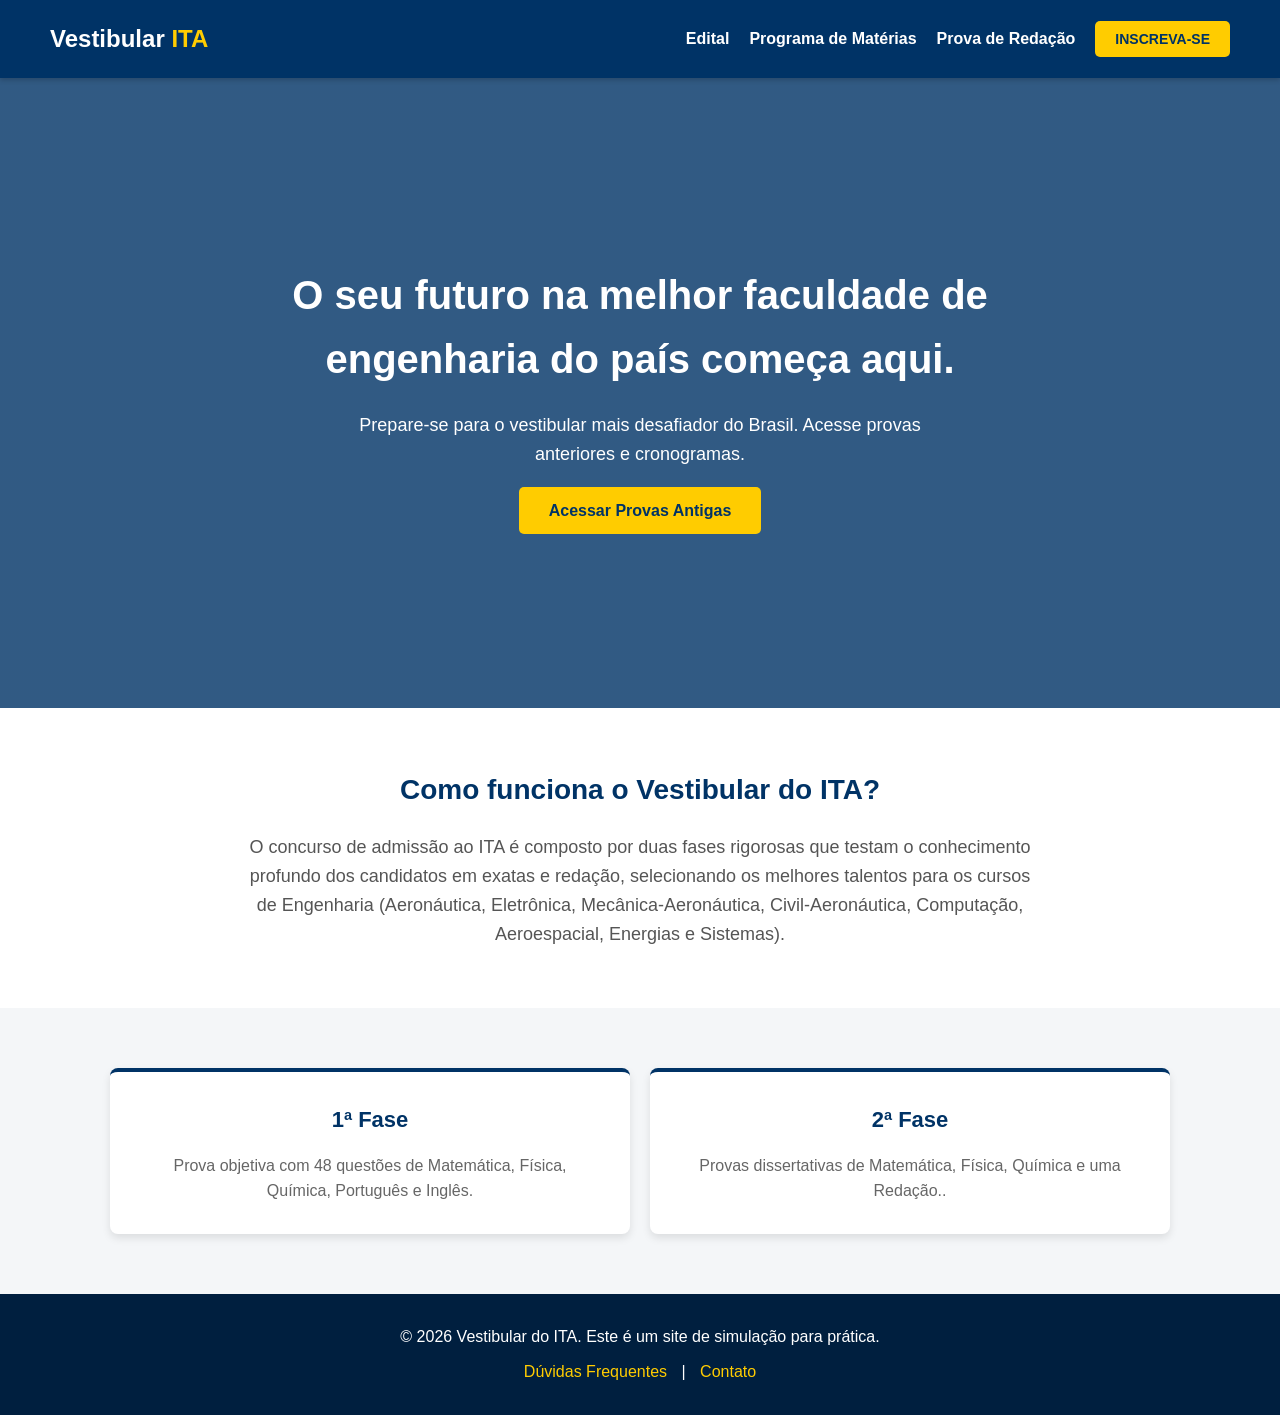
==== index.html @ 69dfcb7b "Docs: Ajuste no botão de inscrição para levar à página respectiva." ====
<!DOCTYPE html>
<html lang="pt-BR">
<head>
    <meta charset="UTF-8">
    <meta name="viewport" content="width=device-width, initial-scale=1.0">
    <title>Vestibular ITA</title>
    <link rel="stylesheet" href="style.css">
</head>
<body>

    <header class="navbar">
        <div class="logo">
            <h1>Vestibular <span>ITA</span></h1>
        </div>
        <nav>
            <ul>
                <li><a href="https://www.vestibular.ita.br/instrucoes/edital_2026_retificado.pdf">Edital</a></li>
                <li><a href="<li><a href="https://www.vestibular.ita.br/programa_2026.pdf">Programa de Matérias</a></li>
                <li><a href="https://www.vestibular.ita.br/orientacoes_redacao.pdf">Prova de Redação</a></li>
                <li><a href="inscricao.html" class="btn-inscricao">Inscreva-se</a></li>
            </ul>
        </nav>
    </header>

    <section class="hero">
        <div class="hero-content">
            <h2>O seu futuro na melhor faculdade de engenharia do país começa aqui.</h2>
            <p>Prepare-se para o vestibular mais desafiador do Brasil. Acesse provas anteriores e cronogramas.</p>
            <a href="https://www.vestibular.ita.br/provas.htm" class="btn-provas">Acessar Provas Antigas</a>
        </div>
    </section>

    <section id="sobre" class="info-section">
        <div class="container">
            <h3>Como funciona o Vestibular do ITA?</h3>
            <p>O concurso de admissão ao ITA é composto por duas fases rigorosas que testam o conhecimento profundo dos candidatos em exatas e redação, selecionando os melhores talentos para os cursos de Engenharia (Aeronáutica, Eletrônica, Mecânica-Aeronáutica, Civil-Aeronáutica, Computação, Aeroespacial, Energias e Sistemas).</p>
        </div>
    </section>

    <section id="fases" class="cards-section">
        <div class="container">
            <div class="card">
                <h4>1ª Fase</h4>
                <p>Prova objetiva com 48 questões de Matemática, Física, Química, Português e Inglês.</p>
            </div>
            <div class="card">
                <h4>2ª Fase</h4>
                <p>Provas dissertativas de Matemática, Física, Química e uma Redação..</p>
            </div>
        </div>
    </section>

    <footer>
        <p>&copy; 2026 Vestibular do ITA. Este é um site de simulação para prática.</p>
        <div class="footer-links">
            <a href="#">Dúvidas Frequentes</a> | <a href="#">Contato</a>
        </div>
    </footer>

</body>
</html>
---- style.css ----
/* Configurações Globais */
* {
    margin: 0;
    padding: 0;
    box-sizing: border-box;
    font-family: 'Segoe UI', Tahoma, Geneva, Verdana, sans-serif;
}

body {
    background-color: #f4f6f8;
    color: #333;
    line-height: 1.6;
}

.container {
    max-width: 1100px;
    margin: 0 auto;
    padding: 0 20px;
}

/* Navegação */
.navbar {
    background-color: #003366; /* Azul Marinho Força Aérea */
    color: white;
    display: flex;
    justify-content: space-between;
    align-items: center;
    padding: 20px 50px;
    position: sticky;
    top: 0;
    z-index: 100;
    box-shadow: 0 2px 5px rgba(0,0,0,0.2);
}

.navbar .logo h1 {
    font-size: 24px;
}

.navbar .logo span {
    color: #FFCC00; /* Amarelo Dourado */
}

.navbar nav ul {
    list-style: none;
    display: flex;
    gap: 20px;
    align-items: center;
}

.navbar nav ul li a {
    color: white;
    text-decoration: none;
    font-weight: bold;
    transition: color 0.3s ease;
}

.navbar nav ul li a:hover {
    color: #FFCC00;
}

.btn-inscricao {
    background-color: #FFCC00;
    color: #003366 !important;
    padding: 10px 20px;
    border-radius: 5px;
    text-transform: uppercase;
    font-size: 14px;
}

.btn-inscricao:hover {
    background-color: #e6b800;
    color: #003366 !important;
}

/* Hero Section */
.hero {
    background: linear-gradient(rgba(0, 51, 102, 0.8), rgba(0, 51, 102, 0.8)), url('https://s2-g1.glbimg.com/Hhru1oakU0abJpyZbubqQSidPjc=/0x0:1000x653/984x0/smart/filters:strip_icc()/i.s3.glbimg.com/v1/AUTH_59edd422c0c84a879bd37670ae4f538a/internal_photos/bs/2021/o/K/jynPPrQyS1hyqBGyRABQ/fachada-do-predio-do-ita-em-sao-jose-dos-campos.jpg') center/cover;
    height: 70vh;
    display: flex;
    align-items: center;
    justify-content: center;
    text-align: center;
    color: white;
    padding: 0 20px;
}

.hero-content h2 {
    font-size: 40px;
    margin-bottom: 20px;
    max-width: 800px;
}

.hero-content p {
    font-size: 18px;
    margin-bottom: 30px;
    max-width: 600px;
    margin-left: auto;
    margin-right: auto;
}

.btn-provas {
    background-color: #FFCC00;
    color: #003366;
    padding: 15px 30px;
    text-decoration: none;
    font-weight: bold;
    font-size: 16px;
    border-radius: 5px;
    transition: background 0.3s;
}

.btn-primary:hover {
    background-color: #e6b800;
}

/* Seção de Informações */
.info-section {
    padding: 60px 20px;
    text-align: center;
    background-color: white;
}

.info-section h3 {
    color: #003366;
    font-size: 28px;
    margin-bottom: 20px;
}

.info-section p {
    font-size: 18px;
    color: #555;
    max-width: 800px;
    margin: 0 auto;
}

/* Seção de Cards (Fases) */
.cards-section {
    padding: 60px 20px;
    background-color: #f4f6f8;
}

.cards-section .container {
    display: flex;
    gap: 20px;
    justify-content: center;
    flex-wrap: wrap;
}

.card {
    background-color: white;
    padding: 30px;
    border-radius: 8px;
    box-shadow: 0 4px 8px rgba(0,0,0,0.1);
    flex: 1;
    min-width: 250px;
    text-align: center;
    border-top: 4px solid #003366;
    transition: transform 0.3s ease;
}

.card:hover {
    transform: translateY(-5px);
}

.card h4 {
    color: #003366;
    font-size: 22px;
    margin-bottom: 15px;
}

.card p {
    color: #666;
}

/* Rodapé */
footer {
    background-color: #001f3f;
    color: white;
    text-align: center;
    padding: 30px 20px;
}

footer .footer-links {
    margin-top: 10px;
}

footer .footer-links a {
    color: #FFCC00;
    text-decoration: none;
    margin: 0 10px;
}

/* Responsividade para Celulares */
@media (max-width: 768px) {
    .navbar {
        flex-direction: column;
        padding: 15px;
    }
    .navbar nav ul {
        margin-top: 15px;
        flex-wrap: wrap;
        justify-content: center;
    }
    .hero-content h2 {
        font-size: 28px;
    }
    .cards-section .container {
        flex-direction: column;
    }
}
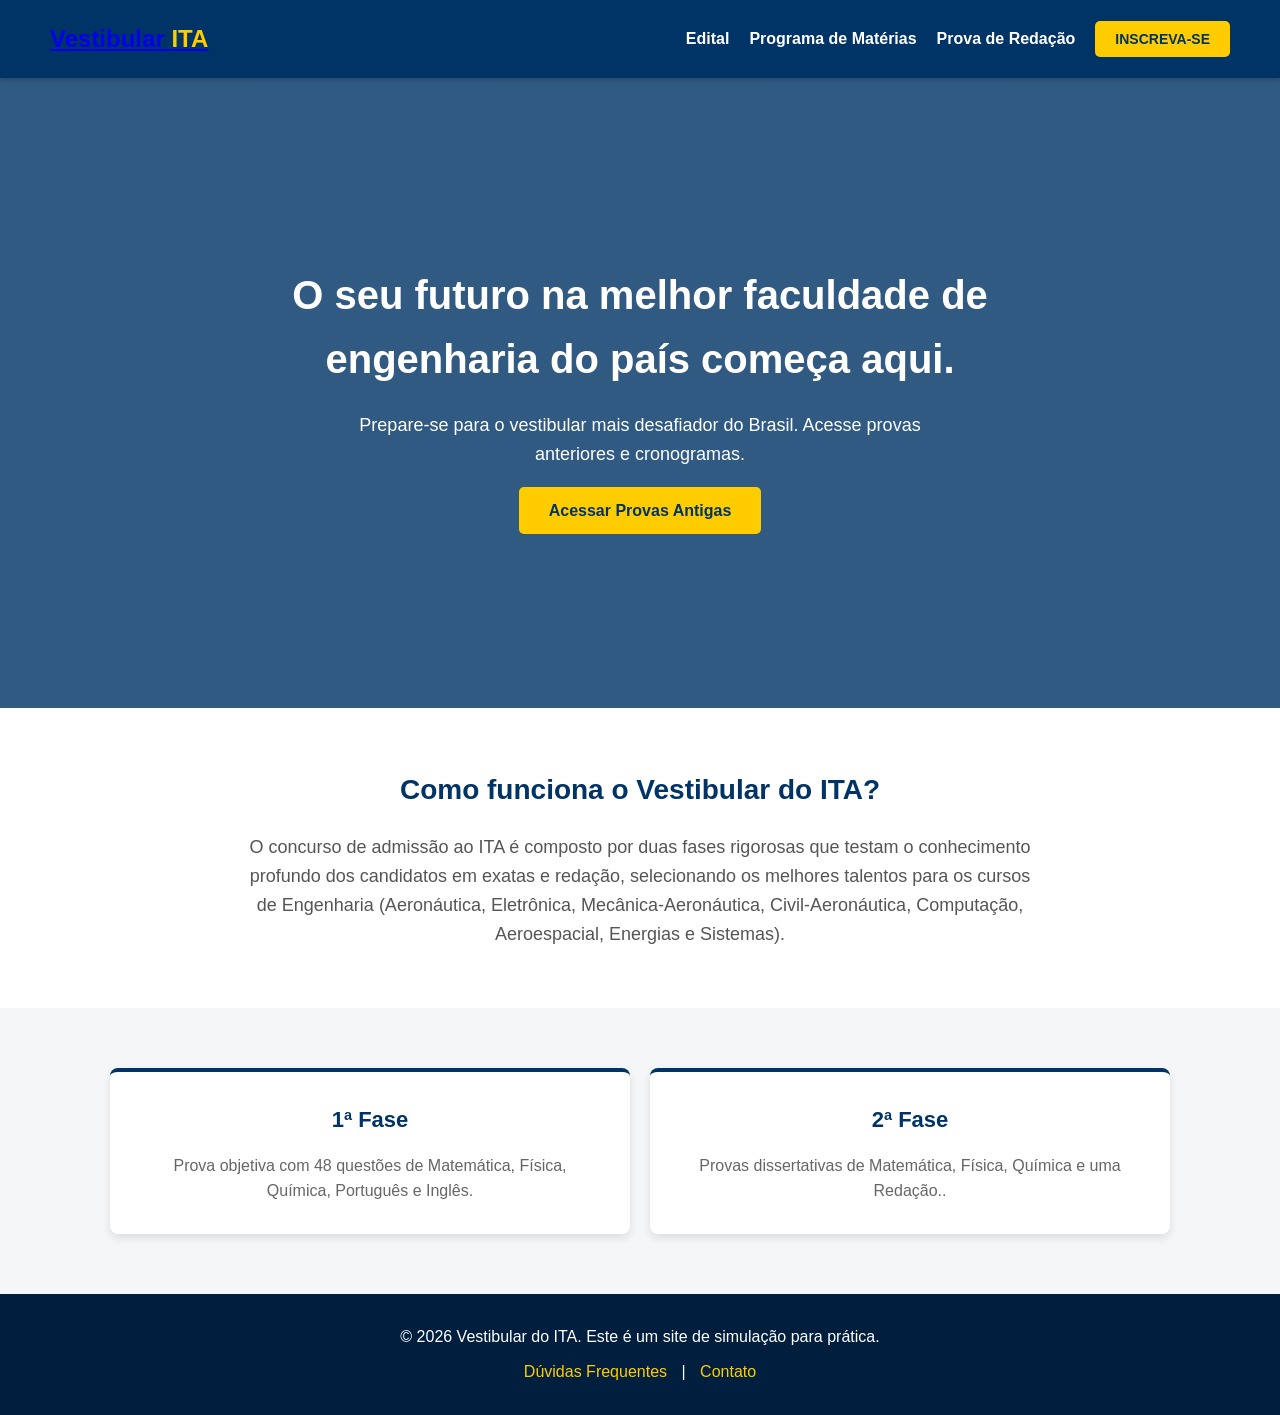
==== commit dd015430: "Feature: Clicar na logo do site leva à página inicial." ====
--- a/index.html
+++ b/index.html
@@ -10,7 +10,7 @@
 
     <header class="navbar">
         <div class="logo">
-            <h1>Vestibular <span>ITA</span></h1>
+            <a href="inscricao.html"><h1>Vestibular <span>ITA</span></h1></a>
         </div>
         <nav>
             <ul>
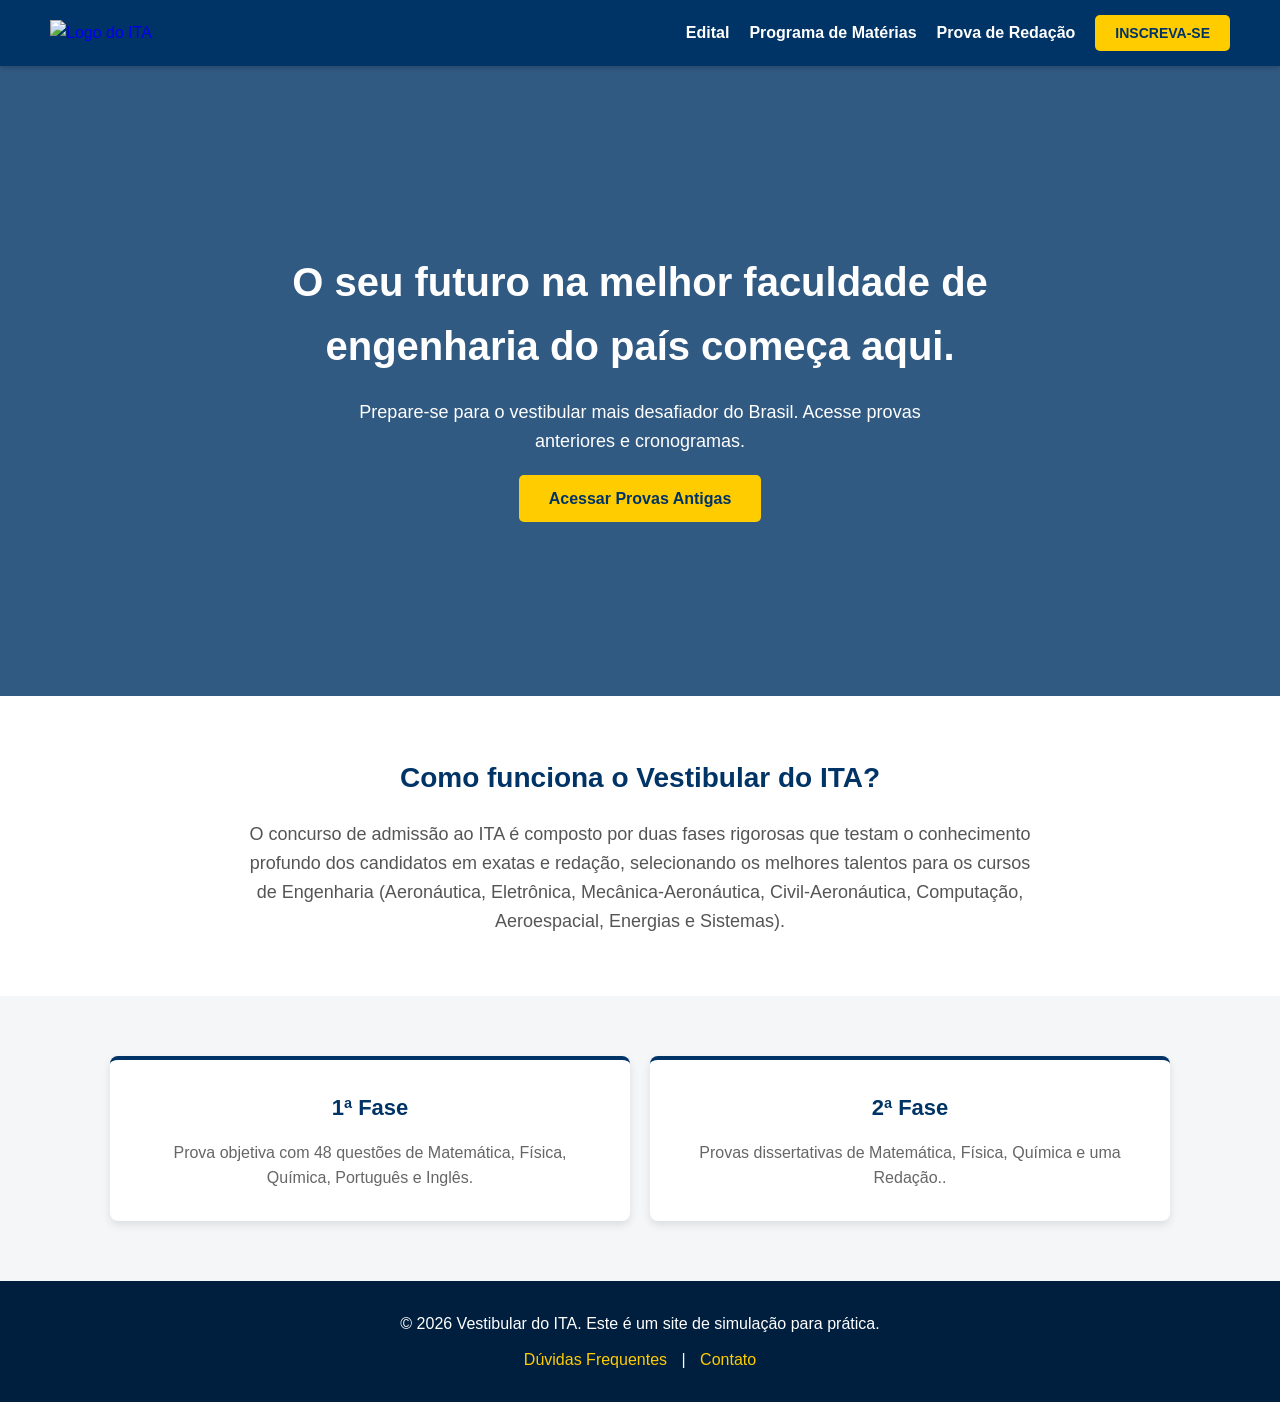
==== commit 2b6bb86d: "Docs: Troca do Vestibular ITA pela logo da faculdade." ====
--- a/index.html
+++ b/index.html
@@ -10,7 +10,7 @@
 
     <header class="navbar">
         <div class="logo">
-            <a href="inscricao.html"><h1>Vestibular <span>ITA</span></h1></a>
+            <a href="index.html"><img src="logo.png" alt="Logo do ITA" class="logo-img"></img></a>
         </div>
         <nav>
             <ul>
--- a/style.css
+++ b/style.css
@@ -10,6 +10,10 @@
     background-color: #f4f6f8;
     color: #333;
     line-height: 1.6;
+}
+
+a {
+    text-decoration: none;
 }
 
 .container {
@@ -33,11 +37,14 @@
 }
 
 .navbar .logo h1 {
+    color: white;
     font-size: 24px;
+    text-decoration: none;
 }
 
 .navbar .logo span {
     color: #FFCC00; /* Amarelo Dourado */
+    text-decoration: none;
 }
 
 .navbar nav ul {
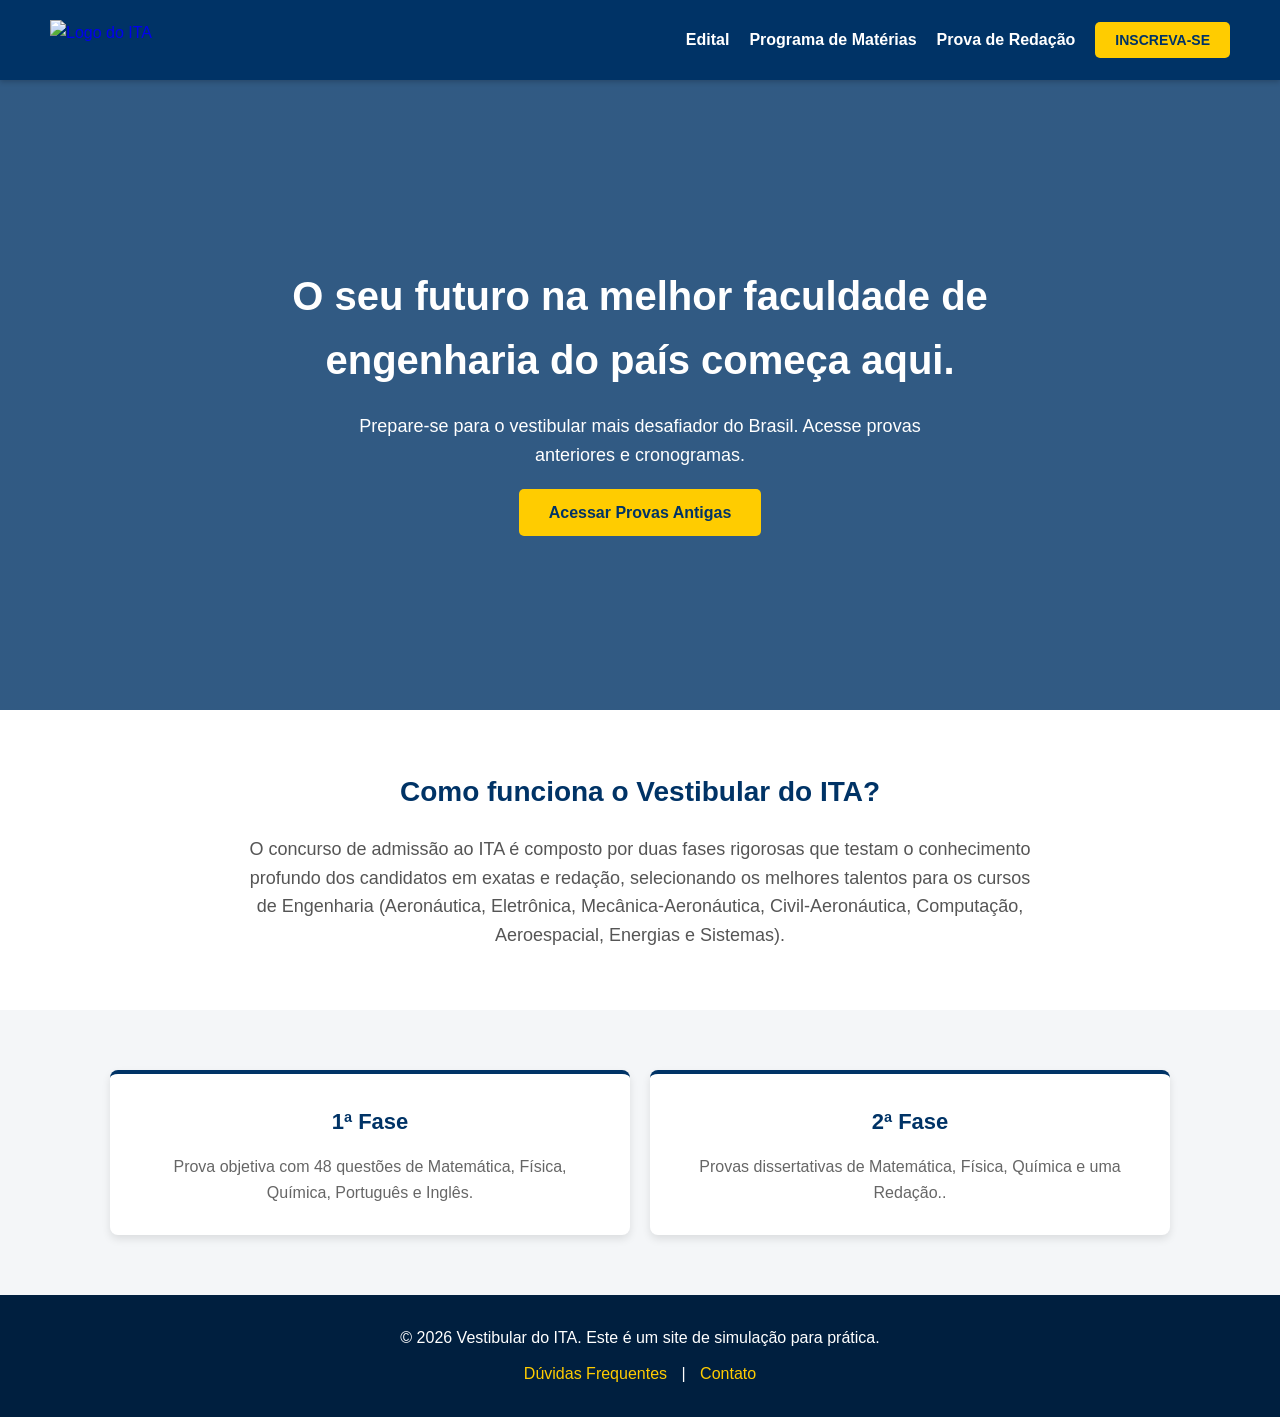
==== commit ef557104: "Feature: Links para fora do site agora abrem em outra aba." ====
--- a/index.html
+++ b/index.html
@@ -14,9 +14,9 @@
         </div>
         <nav>
             <ul>
-                <li><a href="https://www.vestibular.ita.br/instrucoes/edital_2026_retificado.pdf">Edital</a></li>
-                <li><a href="<li><a href="https://www.vestibular.ita.br/programa_2026.pdf">Programa de Matérias</a></li>
-                <li><a href="https://www.vestibular.ita.br/orientacoes_redacao.pdf">Prova de Redação</a></li>
+                <li><a href="https://www.vestibular.ita.br/instrucoes/edital_2026_retificado.pdf" target="_blank" rel="noopener noreferer">Edital</a></li>
+                <li><a href="https://www.vestibular.ita.br/programa_2026.pdf" target="_blank" rel="noopener noreferer">Programa de Matérias</a></li>
+                <li><a href="https://www.vestibular.ita.br/orientacoes_redacao.pdf" target="_blank" rel="noopener noreferer">Prova de Redação</a></li>
                 <li><a href="inscricao.html" class="btn-inscricao">Inscreva-se</a></li>
             </ul>
         </nav>
@@ -26,7 +26,7 @@
         <div class="hero-content">
             <h2>O seu futuro na melhor faculdade de engenharia do país começa aqui.</h2>
             <p>Prepare-se para o vestibular mais desafiador do Brasil. Acesse provas anteriores e cronogramas.</p>
-            <a href="https://www.vestibular.ita.br/provas.htm" class="btn-provas">Acessar Provas Antigas</a>
+            <a href="https://www.vestibular.ita.br/provas.htm" class="btn-provas" target="_blank" rel="noopener noreferer">Acessar Provas Antigas</a>
         </div>
     </section>
 
@@ -53,7 +53,7 @@
     <footer>
         <p>&copy; 2026 Vestibular do ITA. Este é um site de simulação para prática.</p>
         <div class="footer-links">
-            <a href="#">Dúvidas Frequentes</a> | <a href="#">Contato</a>
+            <a href="#" target="_blank" rel="noopener noreferer">Dúvidas Frequentes</a> | <a href="#" target="_blank" rel="noopener noreferer">Contato</a>
         </div>
     </footer>
 
--- a/style.css
+++ b/style.css
@@ -42,6 +42,17 @@
     text-decoration: none;
 }
 
+.logo-img {
+    height: 40px; /* Define a altura da logo. Você pode aumentar ou diminuir esse valor */
+    width: auto;  /* Mantém a proporção da imagem correta */
+    display: block; /* Remove espaços extras indesejados abaixo da imagem */
+    transition: transform 0.3s ease; /* Prepara a imagem para uma animação */
+}
+
+.logo a:hover .logo-img {
+    transform: scale(1.05);
+}
+
 .navbar .logo span {
     color: #FFCC00; /* Amarelo Dourado */
     text-decoration: none;
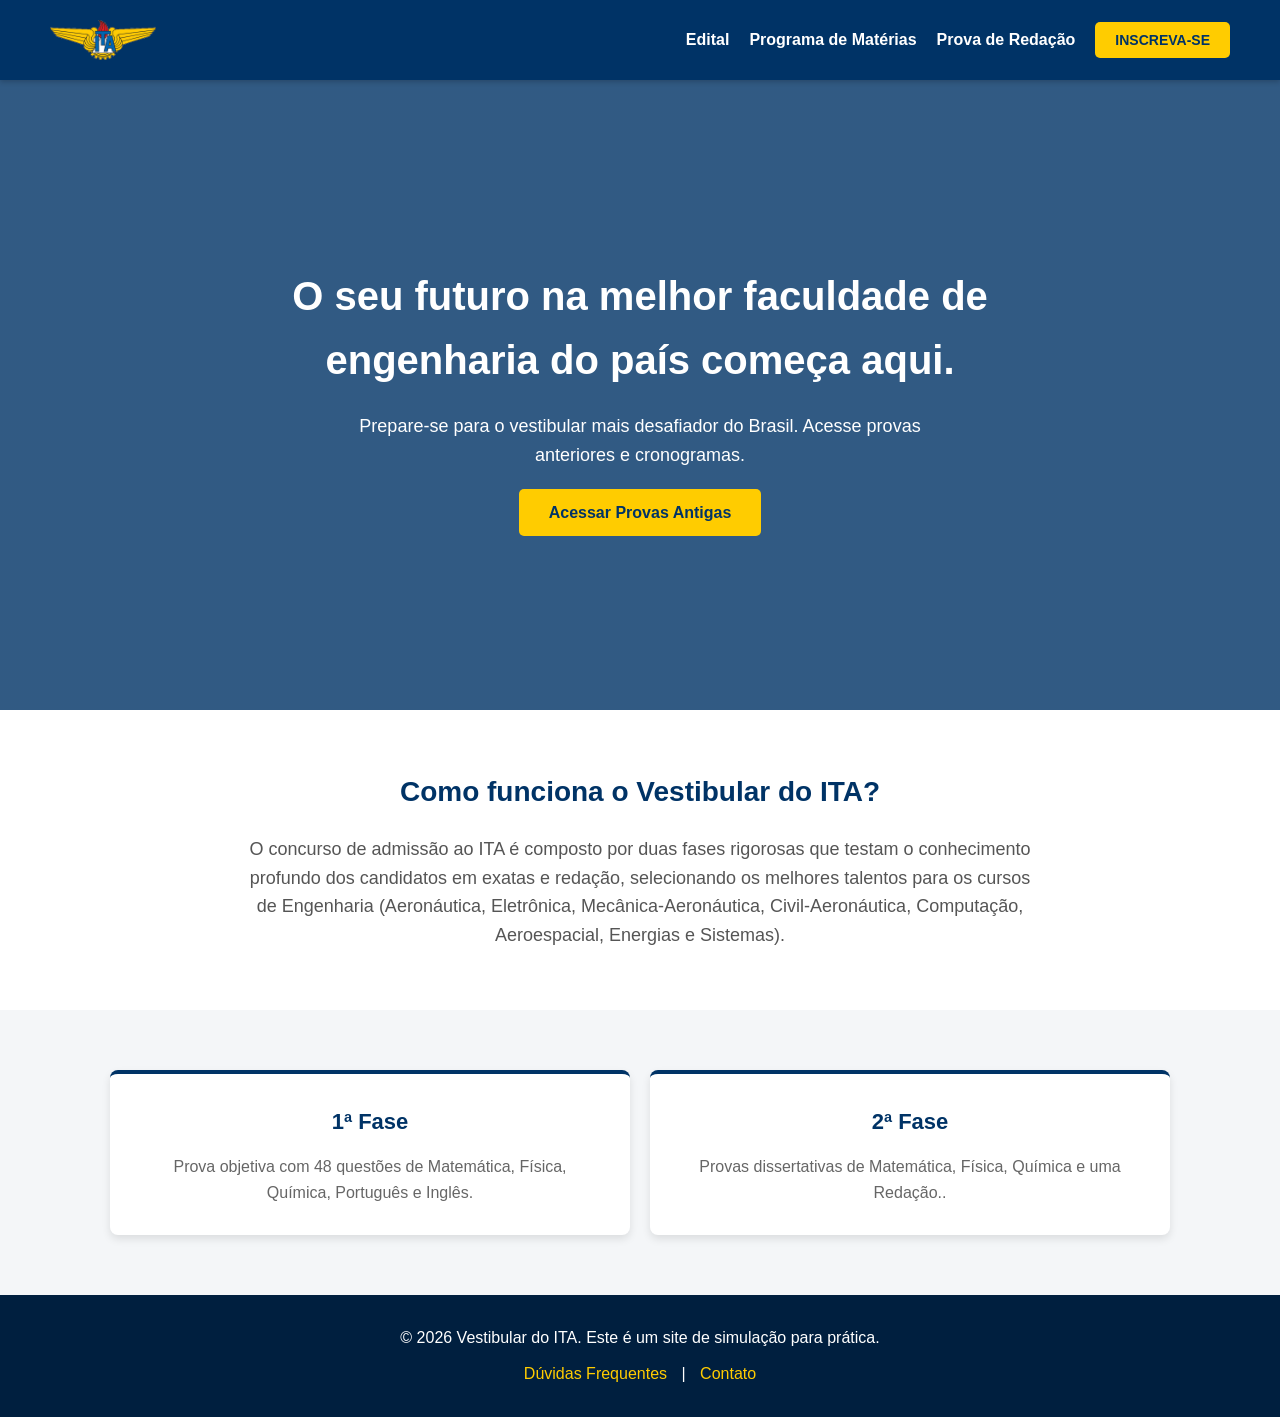
==== commit 34cf6360: "Feature: Perguntas frequentes leva à página de perguntas." ====
--- a/index.html
+++ b/index.html
@@ -53,7 +53,7 @@
     <footer>
         <p>&copy; 2026 Vestibular do ITA. Este é um site de simulação para prática.</p>
         <div class="footer-links">
-            <a href="#" target="_blank" rel="noopener noreferer">Dúvidas Frequentes</a> | <a href="#" target="_blank" rel="noopener noreferer">Contato</a>
+            <a href="perguntas.html" target="_blank" rel="noopener noreferer">Dúvidas Frequentes</a> | <a href="#" target="_blank" rel="noopener noreferer">Contato</a>
         </div>
     </footer>
 
--- a/style.css
+++ b/style.css
@@ -190,6 +190,63 @@
     color: #666;
 }
 
+.inscr-section {
+    background-color: white;
+    color: #001f3f;
+    text-align: center;
+    height: 40dvh;
+    width: auto;
+    padding-top: 40px
+}
+
+.inscr-section div.container {
+    display: flex;
+    gap: 20px;
+    justify-content: center;
+    flex-wrap: wrap;
+}
+
+
+.mural-de-avisos {
+    padding-top: 60px;
+    padding-bottom: 50px;
+    width: auto;
+    min-height: 80dvh;
+}
+
+.mural-de-avisos .container {
+    display: flex;
+    justify-content: space-around;
+    min-height: 80dvh;
+}
+
+.mural {
+    display: flex;
+    flex-flow: column wrap;
+    justify-content: space-around;
+    align-items: center;
+    gap: 40px;
+}
+
+.mural .card {
+    height: fit-content;
+    flex: none;
+    padding-top: 15px;
+}
+
+.mural .card h2 {
+    padding-top: 10px;
+    padding-bottom: 15px;
+}
+
+.locais-de-prova {
+    padding-top: 20px;
+    display: flex;
+    flex-flow: column wrap;
+    width: 400px;
+    height: 300px;
+}
+
 /* Rodapé */
 footer {
     background-color: #001f3f;
